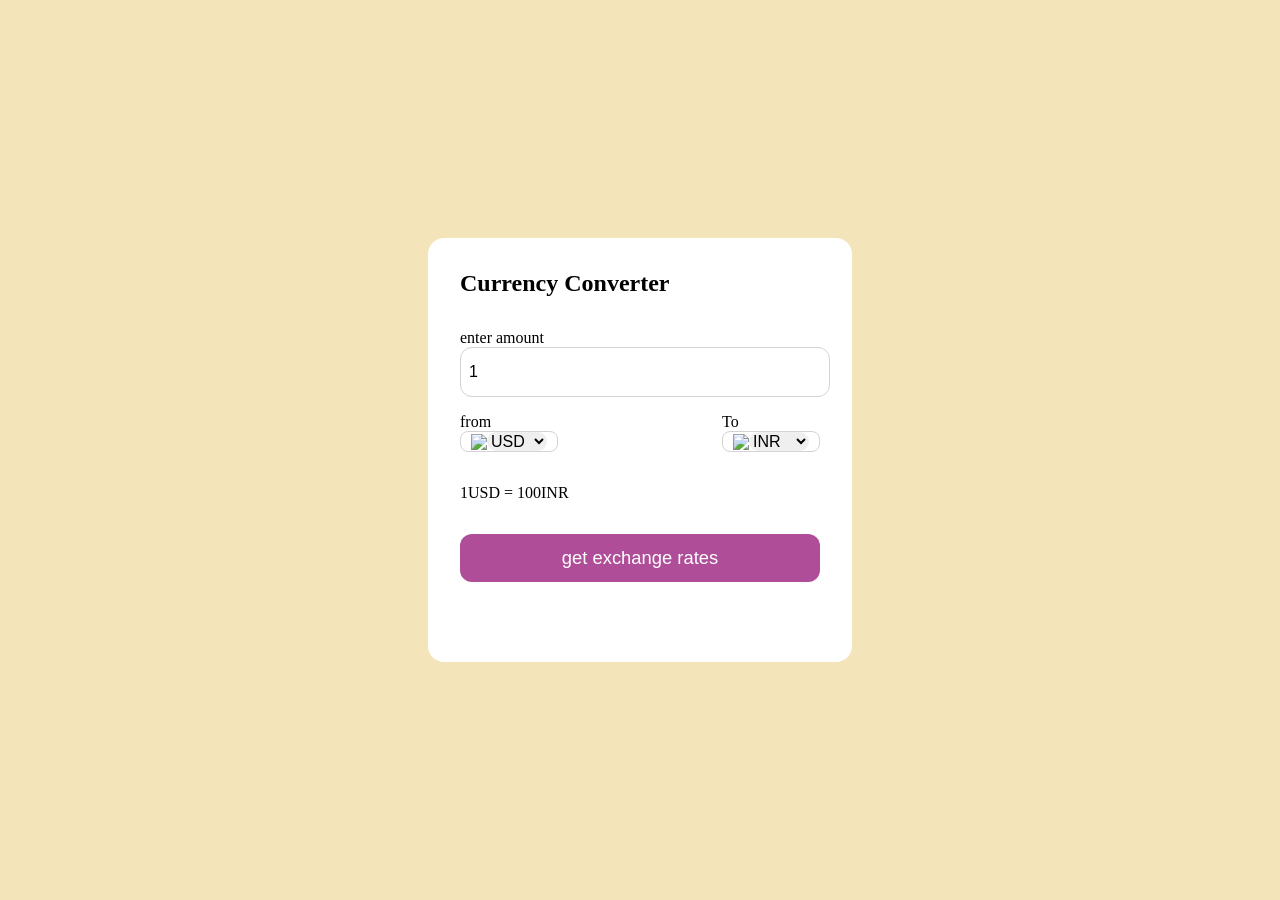
==== currency.html @ 93a9fb72 "adding the files" ====
<!DOCTYPE html>
<html lang="en">
<head>
    <meta charset="UTF-8">
    <meta name="viewport" content="width=device-width, initial-scale=1.0">
    <title>Document</title>
    <link href="currency.css" rel="stylesheet"/>
    <link rel="stylesheet" href="https://cdnjs.cloudflare.com/ajax/libs/font-awesome/7.0.1/css/all.min.css" integrity="sha512-2SwdPD6INVrV/lHTZbO2nodKhrnDdJK9/kg2XD1r9uGqPo1cUbujc+IYdlYdEErWNu69gVcYgdxlmVmzTWnetw==" crossorigin="anonymous" referrerpolicy="no-referrer" />
</head>
<body>
    <div class="container">
        <h2>Currency Converter</h2>
        <form>
            <div class="amount">
                <p>enter amount</p>
                <input value="1" type="text" />
            </div>
            <div class="dropdown">
                <div class="form">
                    <p>from</p>
                    <div class="select-container">
                      <img src="https://flagsapi.com/US/flat/64.png">
                      <select name="from"></select>
                    </div>
                </div>
                <i class="fa-solid fa-arrow-right-arrow-left"></i>
                <div class="to">
                    <p>To</p>
                    <div class="select-container">
                      <img src="https://flagsapi.com/IN/flat/64.png">
                      <select name="to"></select>
                    </div>
                </div>
            </div>
            <div class="msg">1USD = 100INR</div>
            <button>get exchange rates</button>
        </form>
    </div>
    <script src="countrylist.js"></script>
    <script src="currency.js"></script>
</body>

</html>
---- currency.css ----
* {
    margin: 0px;
    padding: 0px;
}

body {
    display: flex;
    justify-content: center;
    align-items: center;
    min-height: 100vh;
    background-color: #f4e4ba;
}
.container {
    background-color: white;
    padding: 2rem;
    border-radius: 1rem;
    min-height: 40vh;
    width: 40vh;
}
form {
    margin: 2rem 0 1rem 0;
}
form select,button,input {
    width: 100%;
    border: none;
    outline: none;
    border-radius: 0.75rem;   
}
form input {
    border: 1px solid lightgrey;
    font-size: 1rem;
    height: 3rem;
    padding-left: 0.5rem;
}
.dropdown {
    display: flex;
    justify-content: space-between;
    align-items: center;
    margin-top: 1rem;
}

.dropdown i {
    font-size: 1.5rem;
    margin-top: 1rem;
}
.select-container img {
    max-width: 2rem;
}
.select-container {
    display: flex;
    justify-content: center;
    align-items: center;
    width: 6rem;
    border-radius: 0.5rem;
    border: 1px solid lightgray;
}
.select-container select {
    font-size: 1rem;
    width: auto;
}
.msg {
    margin: 2rem 0 2rem 0;
}

form button {
    height: 3rem;
    background-color: #af4d98;
    color: white;
    font-size: 1.15rem;
    cursor: pointer;
}
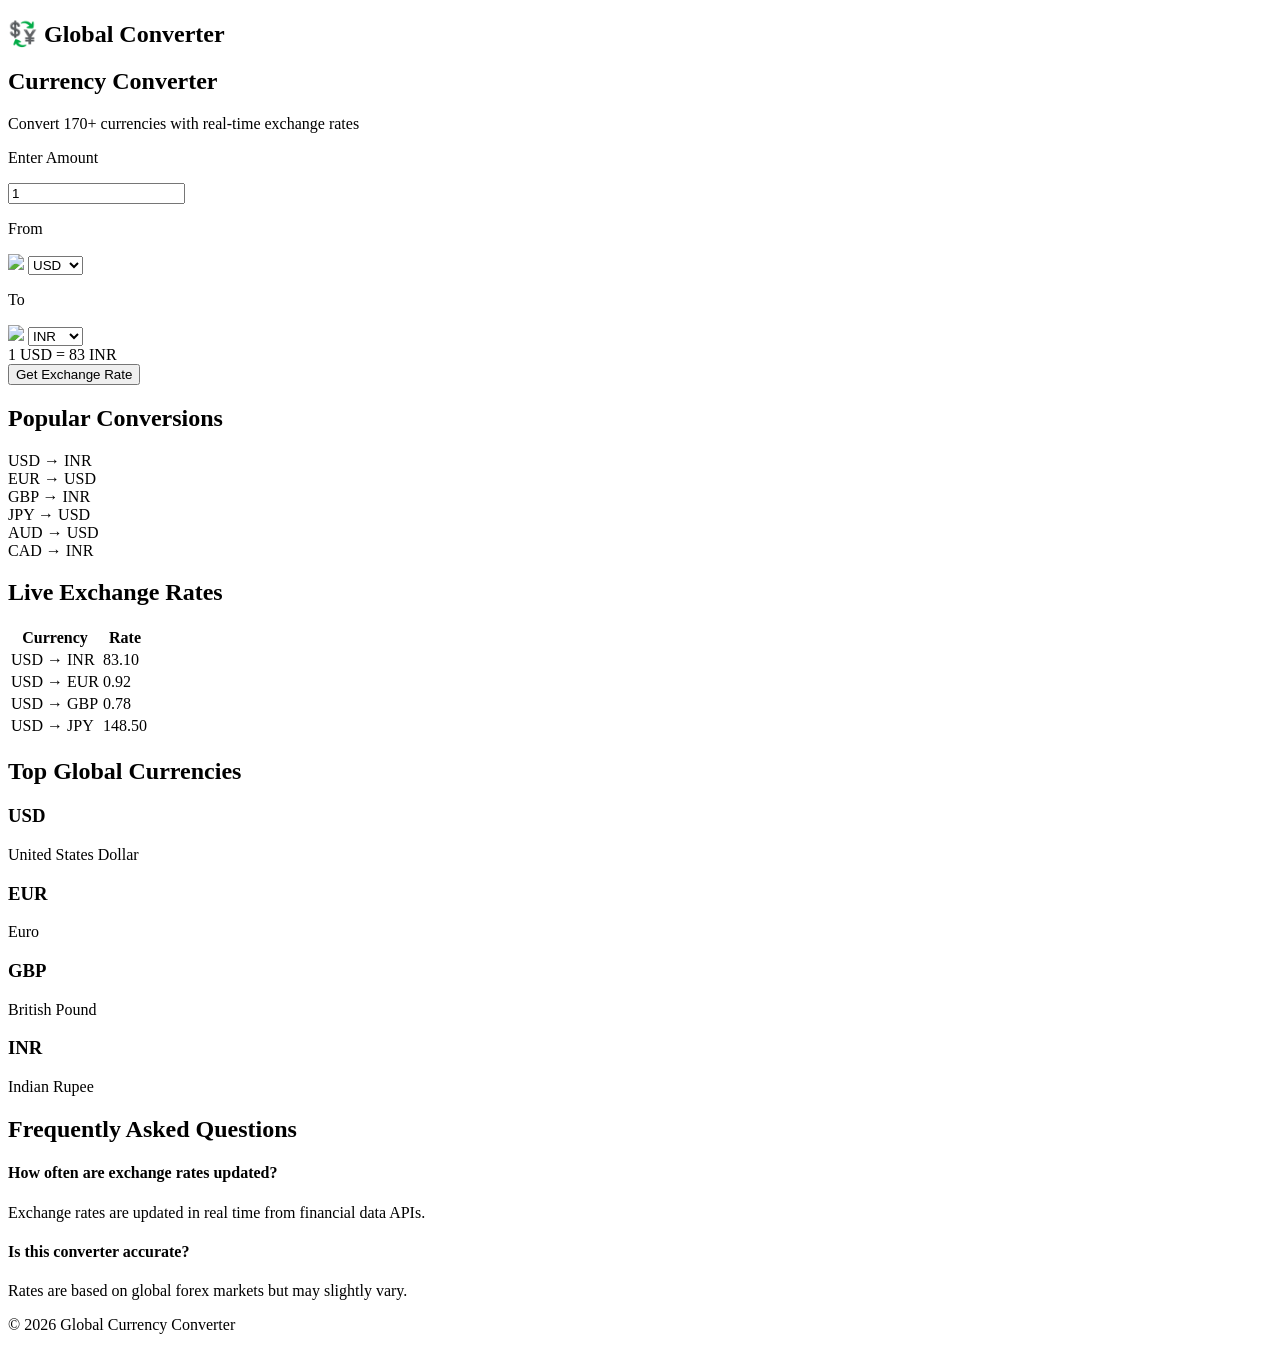
==== commit 49eeae8c: "Update currency.html" ====
--- a/currency.html
+++ b/currency.html
@@ -1,43 +1,181 @@
 <!DOCTYPE html>
 <html lang="en">
 <head>
-    <meta charset="UTF-8">
-    <meta name="viewport" content="width=device-width, initial-scale=1.0">
-    <title>Document</title>
-    <link href="currency.css" rel="stylesheet"/>
-    <link rel="stylesheet" href="https://cdnjs.cloudflare.com/ajax/libs/font-awesome/7.0.1/css/all.min.css" integrity="sha512-2SwdPD6INVrV/lHTZbO2nodKhrnDdJK9/kg2XD1r9uGqPo1cUbujc+IYdlYdEErWNu69gVcYgdxlmVmzTWnetw==" crossorigin="anonymous" referrerpolicy="no-referrer" />
+<meta charset="UTF-8">
+<meta name="viewport" content="width=device-width, initial-scale=1.0">
+<title>Global Currency Converter</title>
+
+<link rel="stylesheet" href="style.css">
+
+<link rel="stylesheet"
+href="https://cdnjs.cloudflare.com/ajax/libs/font-awesome/7.0.1/css/all.min.css"/>
+
 </head>
+
 <body>
-    <div class="container">
-        <h2>Currency Converter</h2>
-        <form>
-            <div class="amount">
-                <p>enter amount</p>
-                <input value="1" type="text" />
-            </div>
-            <div class="dropdown">
-                <div class="form">
-                    <p>from</p>
-                    <div class="select-container">
-                      <img src="https://flagsapi.com/US/flat/64.png">
-                      <select name="from"></select>
-                    </div>
-                </div>
-                <i class="fa-solid fa-arrow-right-arrow-left"></i>
-                <div class="to">
-                    <p>To</p>
-                    <div class="select-container">
-                      <img src="https://flagsapi.com/IN/flat/64.png">
-                      <select name="to"></select>
-                    </div>
-                </div>
-            </div>
-            <div class="msg">1USD = 100INR</div>
-            <button>get exchange rates</button>
-        </form>
-    </div>
-    <script src="countrylist.js"></script>
-    <script src="currency.js"></script>
+
+<header class="navbar">
+<h2>💱 Global Converter</h2>
+</header>
+
+
+<!-- HERO / CONVERTER SECTION -->
+
+<section class="hero">
+
+<div class="container">
+
+<h1>Currency Converter</h1>
+<p>Convert 170+ currencies with real-time exchange rates</p>
+
+<form>
+
+<div class="amount">
+<p>Enter Amount</p>
+<input value="1" type="number">
+</div>
+
+<div class="dropdown">
+
+<div class="from">
+<p>From</p>
+
+<div class="select-container">
+<img src="https://flagsapi.com/US/flat/64.png">
+<select name="from"></select>
+</div>
+
+</div>
+
+<i class="fa-solid fa-arrow-right-arrow-left swap"></i>
+
+<div class="to">
+<p>To</p>
+
+<div class="select-container">
+<img src="https://flagsapi.com/IN/flat/64.png">
+<select name="to"></select>
+</div>
+
+</div>
+
+</div>
+
+<div class="msg">1 USD = 83 INR</div>
+
+<button>Get Exchange Rate</button>
+
+</form>
+
+</div>
+
+</section>
+
+
+<!-- POPULAR CONVERSIONS -->
+
+<section class="popular">
+
+<h2>Popular Conversions</h2>
+
+<div class="cards">
+
+<div class="card">USD → INR</div>
+<div class="card">EUR → USD</div>
+<div class="card">GBP → INR</div>
+<div class="card">JPY → USD</div>
+<div class="card">AUD → USD</div>
+<div class="card">CAD → INR</div>
+
+</div>
+
+</section>
+
+
+<!-- LIVE RATES -->
+
+<section class="rates">
+
+<h2>Live Exchange Rates</h2>
+
+<table>
+
+<tr>
+<th>Currency</th>
+<th>Rate</th>
+</tr>
+
+<tr><td>USD → INR</td><td>83.10</td></tr>
+<tr><td>USD → EUR</td><td>0.92</td></tr>
+<tr><td>USD → GBP</td><td>0.78</td></tr>
+<tr><td>USD → JPY</td><td>148.50</td></tr>
+
+</table>
+
+</section>
+
+
+<!-- INFO SECTION -->
+
+<section class="info">
+
+<h2>Top Global Currencies</h2>
+
+<div class="grid">
+
+<div class="currencyBox">
+<h3>USD</h3>
+<p>United States Dollar</p>
+</div>
+
+<div class="currencyBox">
+<h3>EUR</h3>
+<p>Euro</p>
+</div>
+
+<div class="currencyBox">
+<h3>GBP</h3>
+<p>British Pound</p>
+</div>
+
+<div class="currencyBox">
+<h3>INR</h3>
+<p>Indian Rupee</p>
+</div>
+
+</div>
+
+</section>
+
+
+<!-- FAQ -->
+
+<section class="faq">
+
+<h2>Frequently Asked Questions</h2>
+
+<div class="question">
+<h4>How often are exchange rates updated?</h4>
+<p>Exchange rates are updated in real time from financial data APIs.</p>
+</div>
+
+<div class="question">
+<h4>Is this converter accurate?</h4>
+<p>Rates are based on global forex markets but may slightly vary.</p>
+</div>
+
+</section>
+
+
+<footer>
+
+<p>© 2026 Global Currency Converter</p>
+
+</footer>
+
+
+<script src="countrylist.js"></script>
+<script src="currency.js"></script>
+
 </body>
-
-</html>+</html>
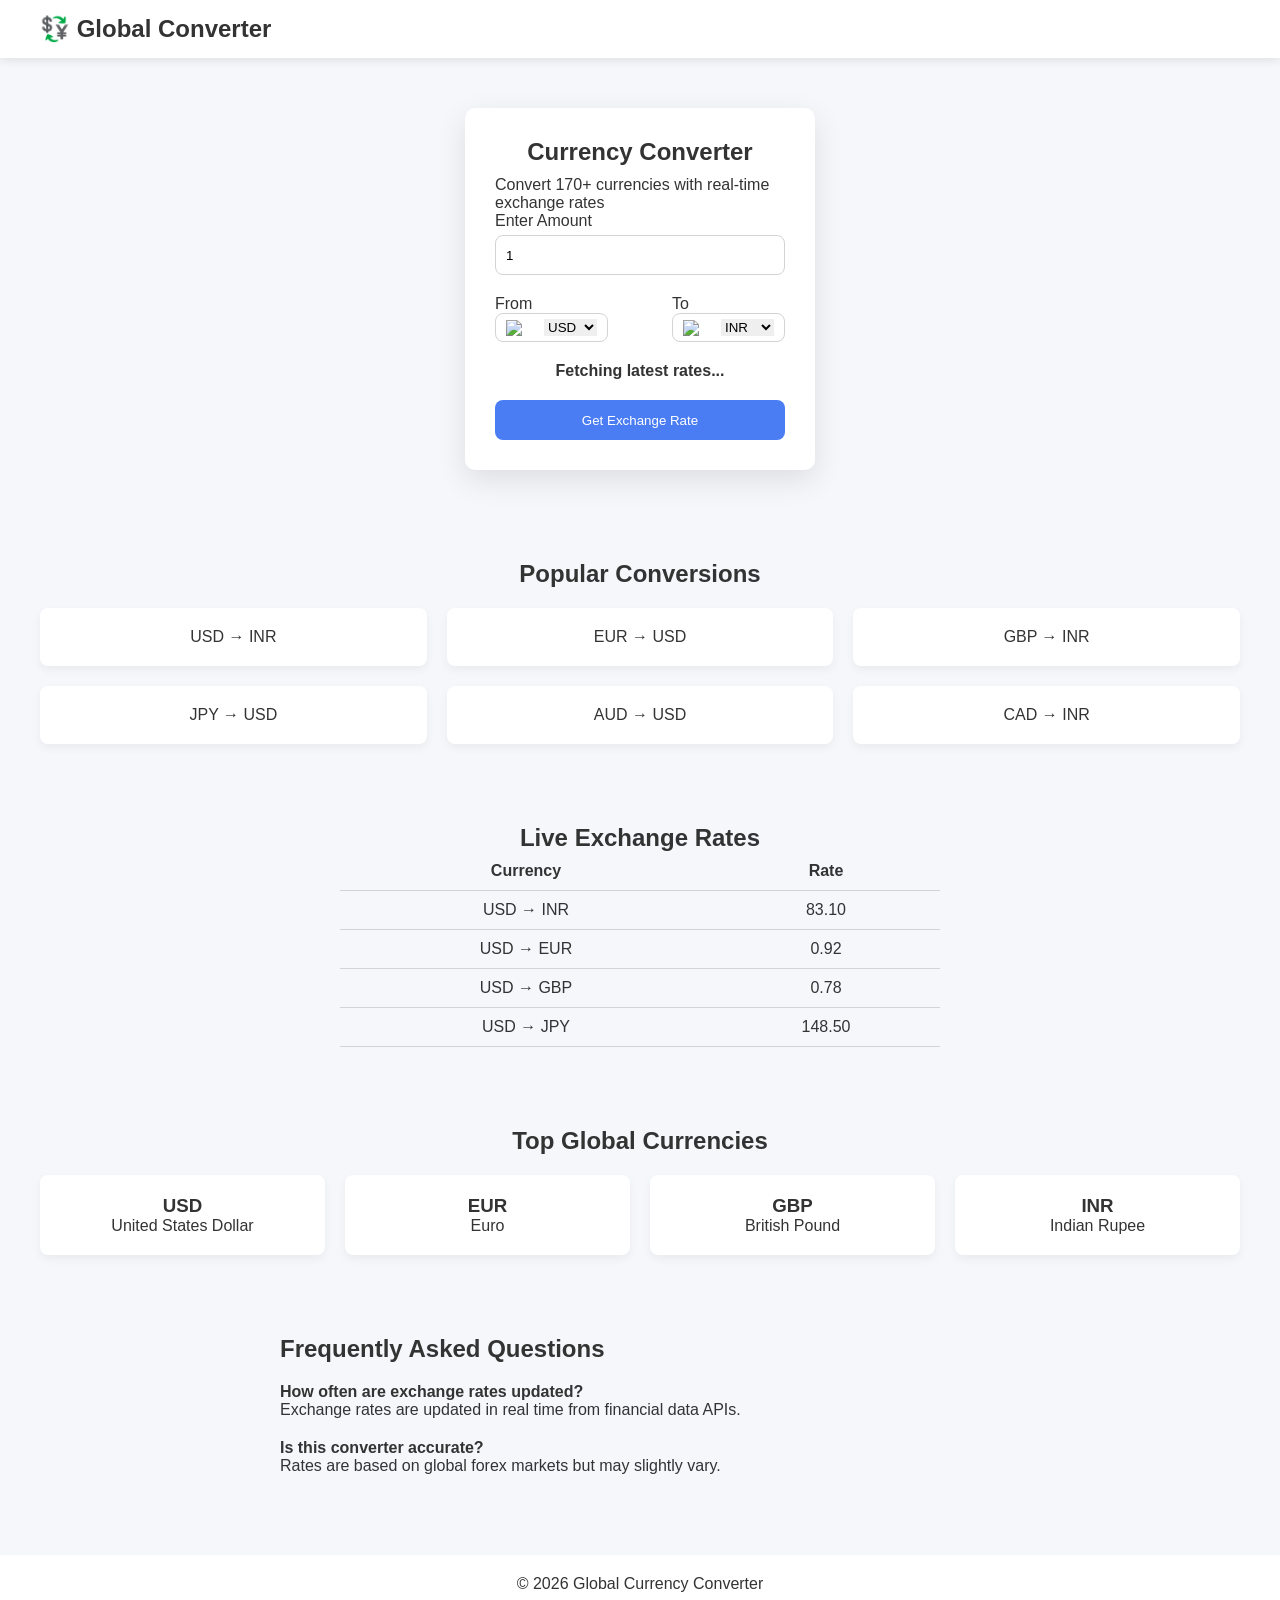
==== commit 5e030c85: "modified css" ====
--- a/currency.html
+++ b/currency.html
@@ -5,7 +5,7 @@
 <meta name="viewport" content="width=device-width, initial-scale=1.0">
 <title>Global Currency Converter</title>
 
-<link rel="stylesheet" href="style.css">
+<link rel="stylesheet" href="currency.css">
 
 <link rel="stylesheet"
 href="https://cdnjs.cloudflare.com/ajax/libs/font-awesome/7.0.1/css/all.min.css"/>
--- a/currency.css
+++ b/currency.css
@@ -0,0 +1,174 @@
+*{
+margin:0;
+padding:0;
+box-sizing:border-box;
+font-family:Arial;
+}
+
+body{
+background:#f5f7fb;
+color:#333;
+}
+
+/* NAVBAR */
+
+.navbar{
+background:white;
+padding:15px 40px;
+box-shadow:0 2px 10px rgba(0,0,0,0.1);
+}
+
+/* HERO */
+
+.hero{
+padding:50px;
+display:flex;
+justify-content:center;
+}
+
+.container{
+background:white;
+padding:30px;
+border-radius:10px;
+width:350px;
+box-shadow:0 10px 30px rgba(0,0,0,0.1);
+}
+
+h1{
+text-align:center;
+margin-bottom:10px;
+}
+
+.amount input{
+width:100%;
+height:40px;
+border:1px solid lightgray;
+border-radius:8px;
+padding-left:10px;
+margin-top:5px;
+}
+
+.dropdown{
+display:flex;
+justify-content:space-between;
+align-items:center;
+margin-top:20px;
+}
+
+.select-container{
+display:flex;
+align-items:center;
+border:1px solid lightgray;
+border-radius:8px;
+padding:5px 10px;
+}
+
+.select-container img{
+width:30px;
+margin-right:8px;
+}
+
+select{
+border:none;
+outline:none;
+}
+
+.swap{
+font-size:22px;
+cursor:pointer;
+}
+
+.msg{
+text-align:center;
+margin:20px 0;
+font-weight:bold;
+}
+
+button{
+width:100%;
+height:40px;
+background:#4a7cf3;
+color:white;
+border:none;
+border-radius:8px;
+cursor:pointer;
+}
+
+/* POPULAR */
+
+.popular{
+padding:40px;
+text-align:center;
+}
+
+.cards{
+display:grid;
+grid-template-columns:repeat(3,1fr);
+gap:20px;
+margin-top:20px;
+}
+
+.card{
+background:white;
+padding:20px;
+border-radius:8px;
+box-shadow:0 4px 10px rgba(0,0,0,0.05);
+}
+
+/* TABLE */
+
+.rates{
+padding:40px;
+text-align:center;
+}
+
+table{
+margin:auto;
+border-collapse:collapse;
+width:50%;
+}
+
+td,th{
+padding:10px;
+border-bottom:1px solid lightgray;
+}
+
+/* GRID */
+
+.info{
+padding:40px;
+text-align:center;
+}
+
+.grid{
+display:grid;
+grid-template-columns:repeat(4,1fr);
+gap:20px;
+margin-top:20px;
+}
+
+.currencyBox{
+background:white;
+padding:20px;
+border-radius:8px;
+box-shadow:0 4px 10px rgba(0,0,0,0.05);
+}
+
+/* FAQ */
+
+.faq{
+padding:40px;
+max-width:800px;
+margin:auto;
+}
+
+.question{
+margin-top:20px;
+}
+
+footer{
+text-align:center;
+padding:20px;
+background:white;
+margin-top:40px;
+}
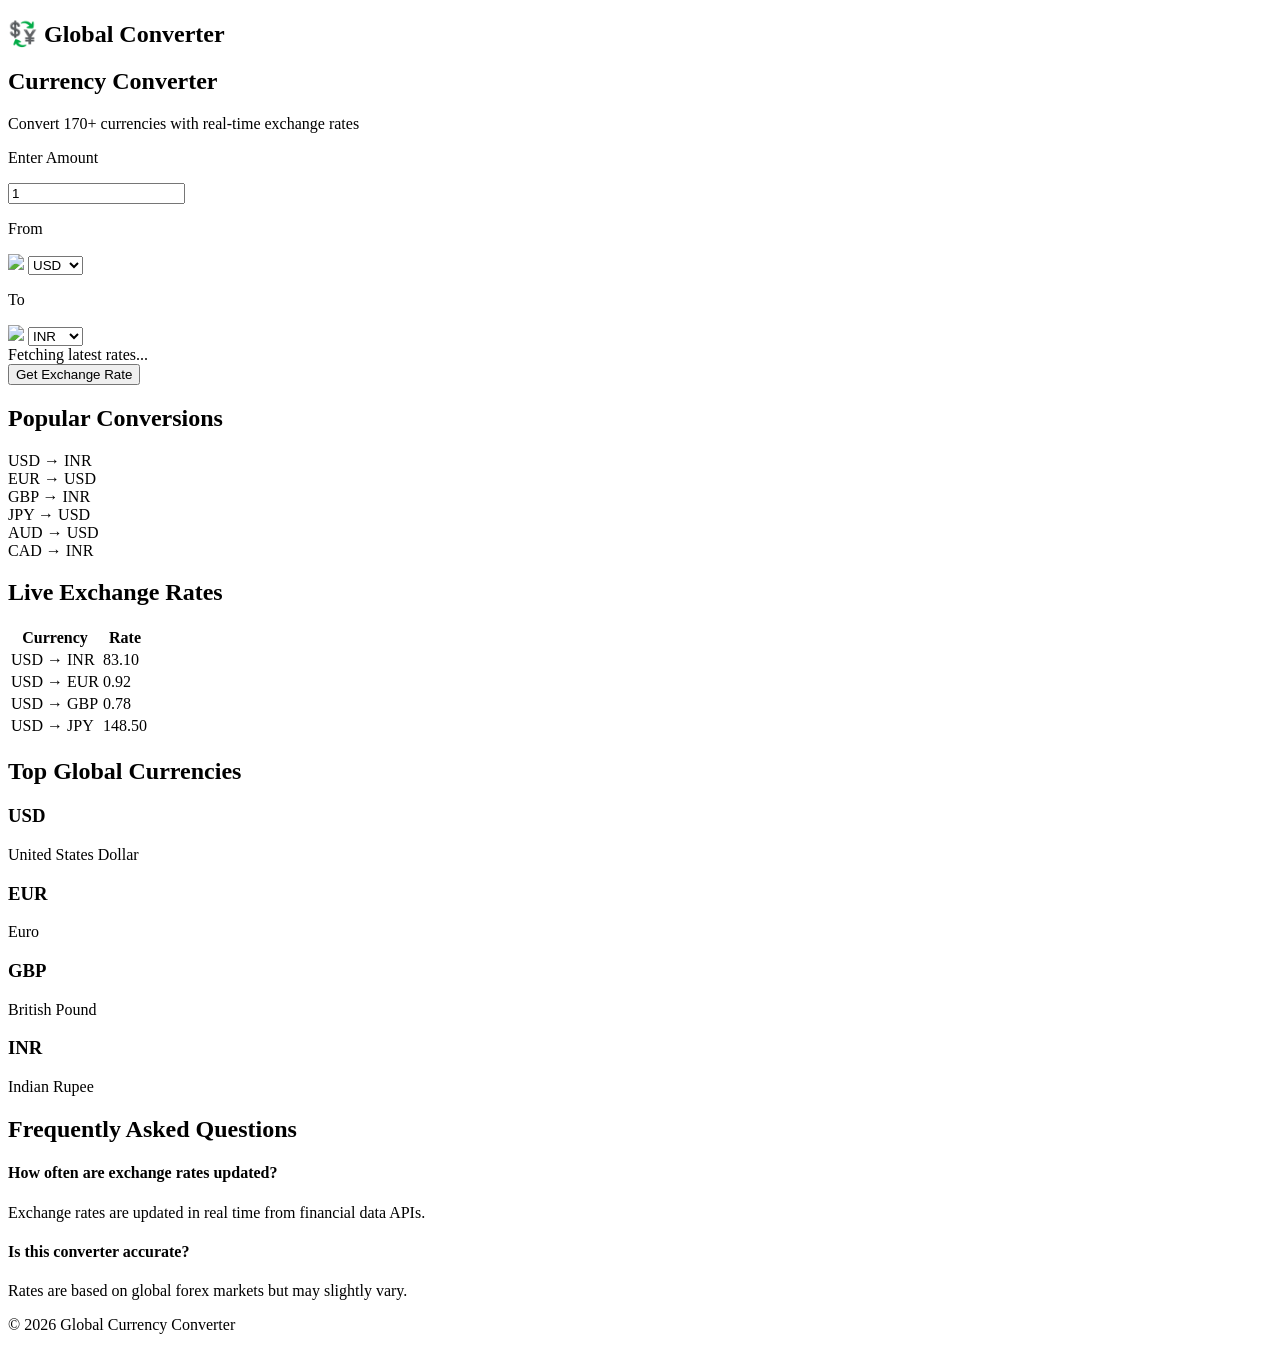
==== commit feb51aa5: "Update currency.html" ====
--- a/currency.html
+++ b/currency.html
@@ -5,7 +5,7 @@
 <meta name="viewport" content="width=device-width, initial-scale=1.0">
 <title>Global Currency Converter</title>
 
-<link rel="stylesheet" href="currency.css">
+<link rel="stylesheet" href="css/currency.css">
 
 <link rel="stylesheet"
 href="https://cdnjs.cloudflare.com/ajax/libs/font-awesome/7.0.1/css/all.min.css"/>
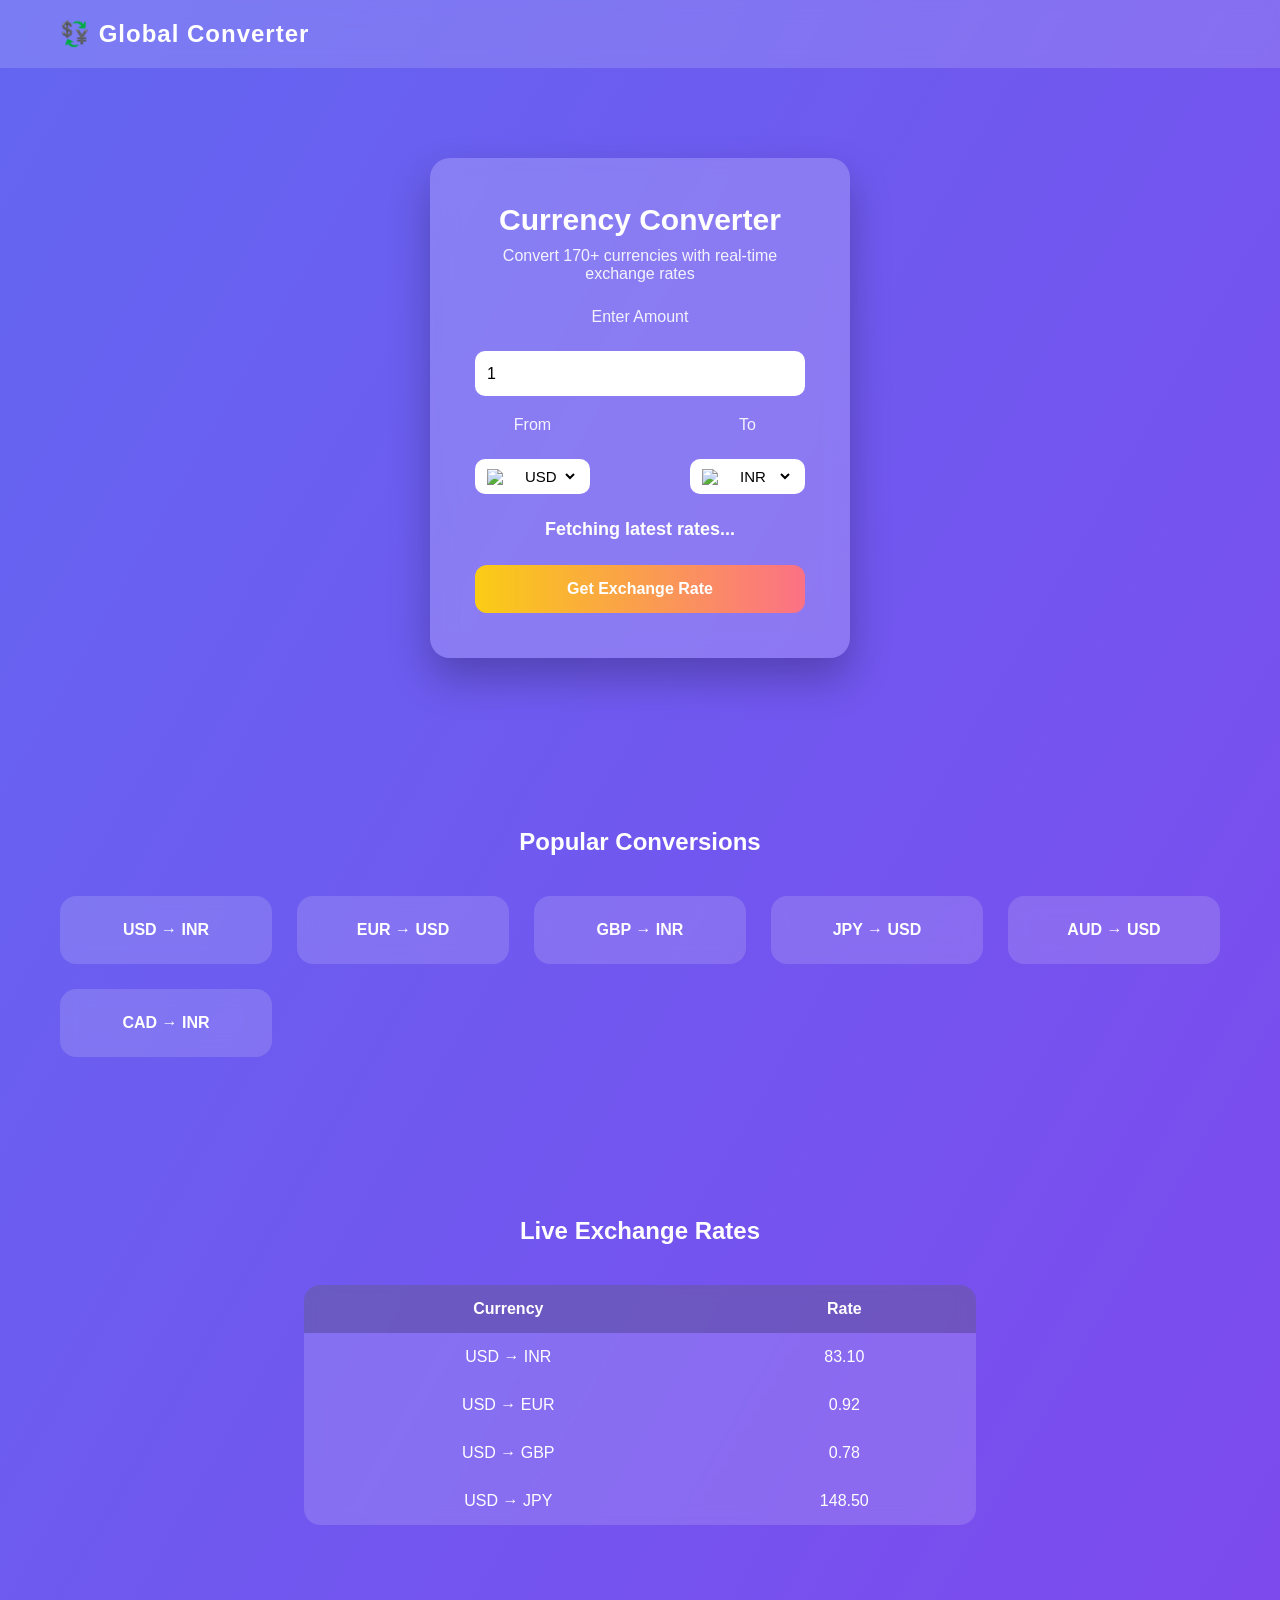
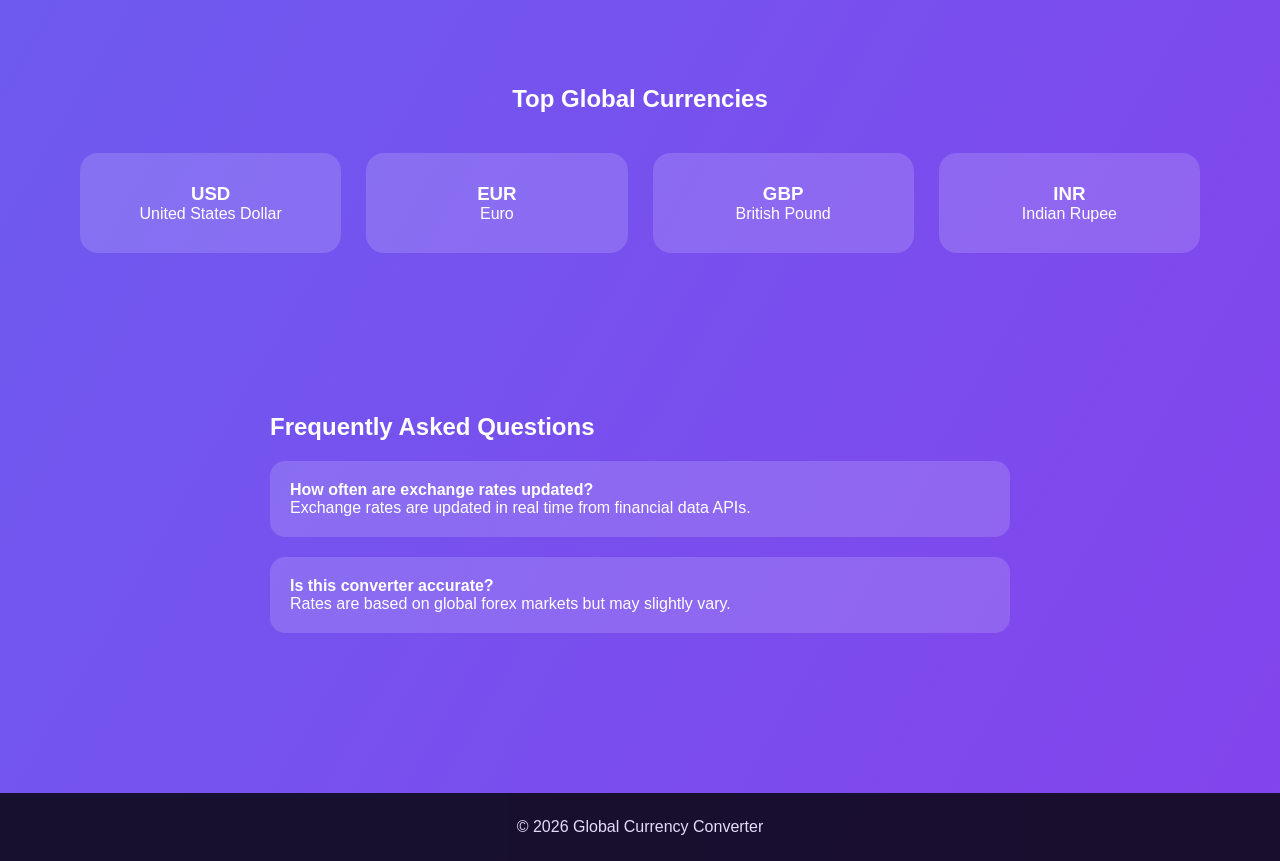
==== commit 25a293ab: "Update currency.html" ====
--- a/currency.html
+++ b/currency.html
@@ -5,7 +5,7 @@
 <meta name="viewport" content="width=device-width, initial-scale=1.0">
 <title>Global Currency Converter</title>
 
-<link rel="stylesheet" href="css/currency.css">
+<link rel="stylesheet" href="currency.css">
 
 <link rel="stylesheet"
 href="https://cdnjs.cloudflare.com/ajax/libs/font-awesome/7.0.1/css/all.min.css"/>
--- a/currency.css
+++ b/currency.css
@@ -0,0 +1,382 @@
+*{
+margin:0;
+padding:0;
+box-sizing:border-box;
+font-family:"Poppins",sans-serif;
+}
+
+body{
+background:linear-gradient(120deg,#6366f1,#9333ea,#ec4899);
+background-size:300% 300%;
+animation:bgMove 12s ease infinite;
+color:#111;
+}
+
+/* animated gradient background */
+
+@keyframes bgMove{
+0%{background-position:0% 50%;}
+50%{background-position:100% 50%;}
+100%{background-position:0% 50%;}
+}
+
+
+/* NAVBAR */
+
+.navbar{
+background:rgba(255,255,255,0.15);
+backdrop-filter:blur(10px);
+padding:20px 60px;
+display:flex;
+align-items:center;
+justify-content:space-between;
+color:white;
+font-weight:600;
+letter-spacing:1px;
+}
+
+
+/* HERO */
+
+.hero{
+display:flex;
+justify-content:center;
+padding:90px 20px;
+}
+
+/* glass card */
+
+.container{
+
+background:rgba(255,255,255,0.2);
+backdrop-filter:blur(12px);
+padding:45px;
+border-radius:20px;
+width:420px;
+color:white;
+
+box-shadow:0 20px 40px rgba(0,0,0,0.25);
+
+animation:floatCard 5s ease-in-out infinite;
+
+}
+
+/* floating animation */
+
+@keyframes floatCard{
+
+0%{transform:translateY(0px);}
+50%{transform:translateY(-15px);}
+100%{transform:translateY(0px);}
+
+}
+
+
+.container h1{
+text-align:center;
+margin-bottom:10px;
+font-size:30px;
+}
+
+.container p{
+text-align:center;
+margin-bottom:25px;
+opacity:0.9;
+}
+
+
+/* INPUT */
+
+.amount input{
+
+width:100%;
+height:45px;
+
+border:none;
+border-radius:10px;
+
+padding-left:12px;
+
+background:white;
+font-size:16px;
+
+}
+
+
+/* DROPDOWN */
+
+.dropdown{
+
+display:flex;
+justify-content:space-between;
+align-items:center;
+margin-top:20px;
+
+}
+
+.select-container{
+
+display:flex;
+align-items:center;
+
+background:white;
+padding:8px 12px;
+
+border-radius:10px;
+
+}
+
+.select-container img{
+width:26px;
+margin-right:8px;
+}
+
+select{
+border:none;
+background:none;
+outline:none;
+font-size:15px;
+}
+
+
+/* SWAP ICON */
+
+.swap{
+
+font-size:22px;
+color:white;
+cursor:pointer;
+transition:0.4s;
+
+}
+
+.swap:hover{
+transform:rotate(360deg) scale(1.2);
+}
+
+
+/* RESULT TEXT */
+
+.msg{
+
+margin:25px 0;
+text-align:center;
+font-size:18px;
+font-weight:600;
+
+animation:pulse 3s infinite;
+
+}
+
+@keyframes pulse{
+
+0%{opacity:1;}
+50%{opacity:0.6;}
+100%{opacity:1;}
+
+}
+
+
+/* BUTTON */
+
+button{
+
+width:100%;
+height:48px;
+
+border:none;
+border-radius:12px;
+
+background:linear-gradient(90deg,#facc15,#fb7185);
+
+color:white;
+
+font-size:16px;
+font-weight:600;
+
+cursor:pointer;
+
+transition:0.3s;
+
+}
+
+button:hover{
+
+transform:scale(1.05);
+
+box-shadow:0 10px 25px rgba(0,0,0,0.3);
+
+}
+
+
+/* POPULAR SECTION */
+
+.popular{
+
+padding:80px 60px;
+text-align:center;
+color:white;
+
+}
+
+.cards{
+
+margin-top:40px;
+
+display:grid;
+grid-template-columns:repeat(auto-fit,minmax(180px,1fr));
+gap:25px;
+
+}
+
+.card{
+
+background:rgba(255,255,255,0.15);
+backdrop-filter:blur(10px);
+
+padding:25px;
+
+border-radius:16px;
+
+font-weight:600;
+
+transition:0.4s;
+
+}
+
+.card:hover{
+
+transform:translateY(-10px) scale(1.05);
+
+box-shadow:0 15px 30px rgba(0,0,0,0.25);
+
+}
+
+
+/* RATE TABLE */
+
+.rates{
+
+padding:80px;
+text-align:center;
+color:white;
+
+}
+
+table{
+
+width:60%;
+margin:auto;
+
+border-collapse:collapse;
+margin-top:40px;
+
+background:rgba(255,255,255,0.15);
+
+border-radius:16px;
+overflow:hidden;
+
+backdrop-filter:blur(8px);
+
+}
+
+th,td{
+padding:15px;
+}
+
+th{
+background:rgba(0,0,0,0.2);
+}
+
+tr:hover{
+
+background:rgba(255,255,255,0.2);
+}
+
+
+/* GRID */
+
+.info{
+
+padding:80px;
+text-align:center;
+color:white;
+
+}
+
+.grid{
+
+display:grid;
+grid-template-columns:repeat(auto-fit,minmax(200px,1fr));
+gap:25px;
+margin-top:40px;
+
+}
+
+.currencyBox{
+
+background:rgba(255,255,255,0.15);
+
+padding:30px;
+border-radius:18px;
+
+transition:0.4s;
+
+}
+
+.currencyBox:hover{
+
+transform:rotate(2deg) scale(1.05);
+
+box-shadow:0 15px 30px rgba(0,0,0,0.25);
+
+}
+
+
+/* FAQ */
+
+.faq{
+
+padding:80px;
+max-width:900px;
+margin:auto;
+color:white;
+
+}
+
+.question{
+
+background:rgba(255,255,255,0.15);
+
+padding:20px;
+border-radius:15px;
+
+margin-top:20px;
+
+transition:0.3s;
+
+}
+
+.question:hover{
+
+transform:scale(1.03);
+
+}
+
+
+/* FOOTER */
+
+footer{
+
+margin-top:80px;
+
+background:black;
+color:white;
+
+text-align:center;
+
+padding:25px;
+
+opacity:0.8;
+
+}
